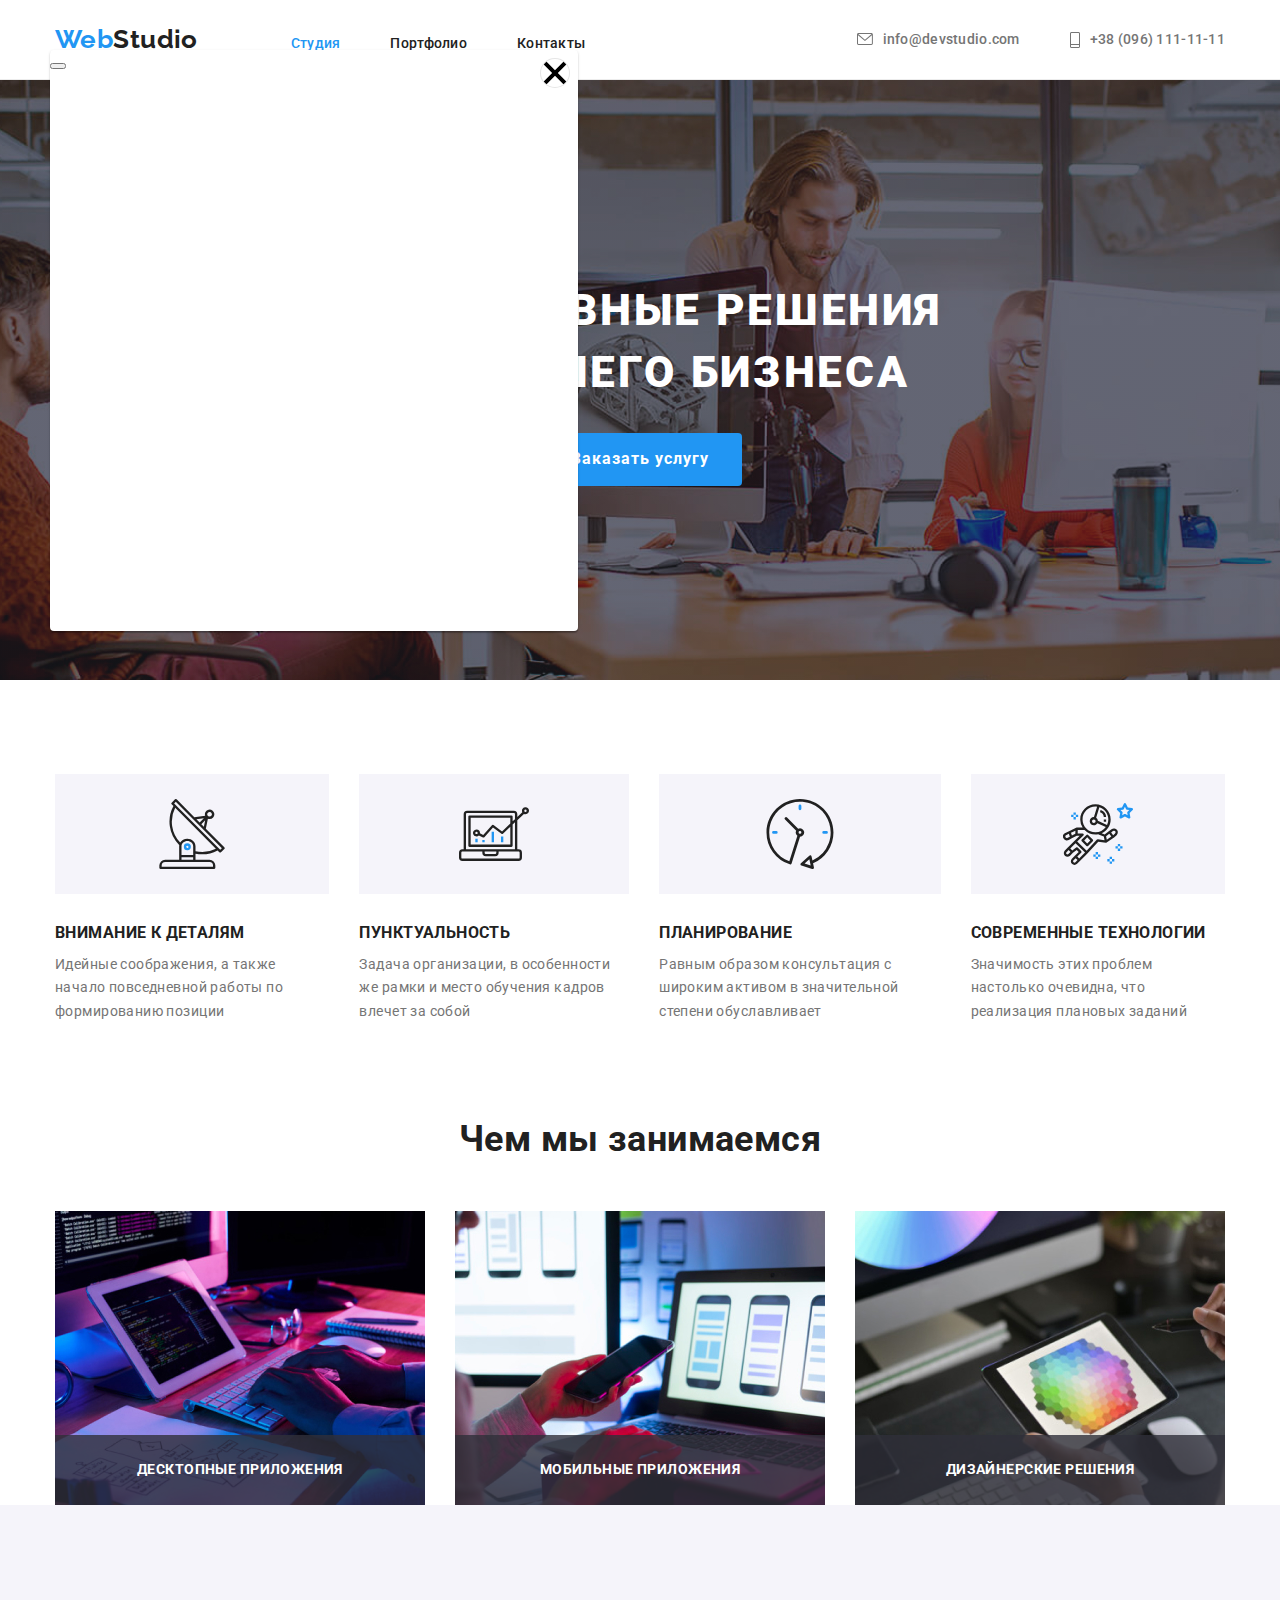
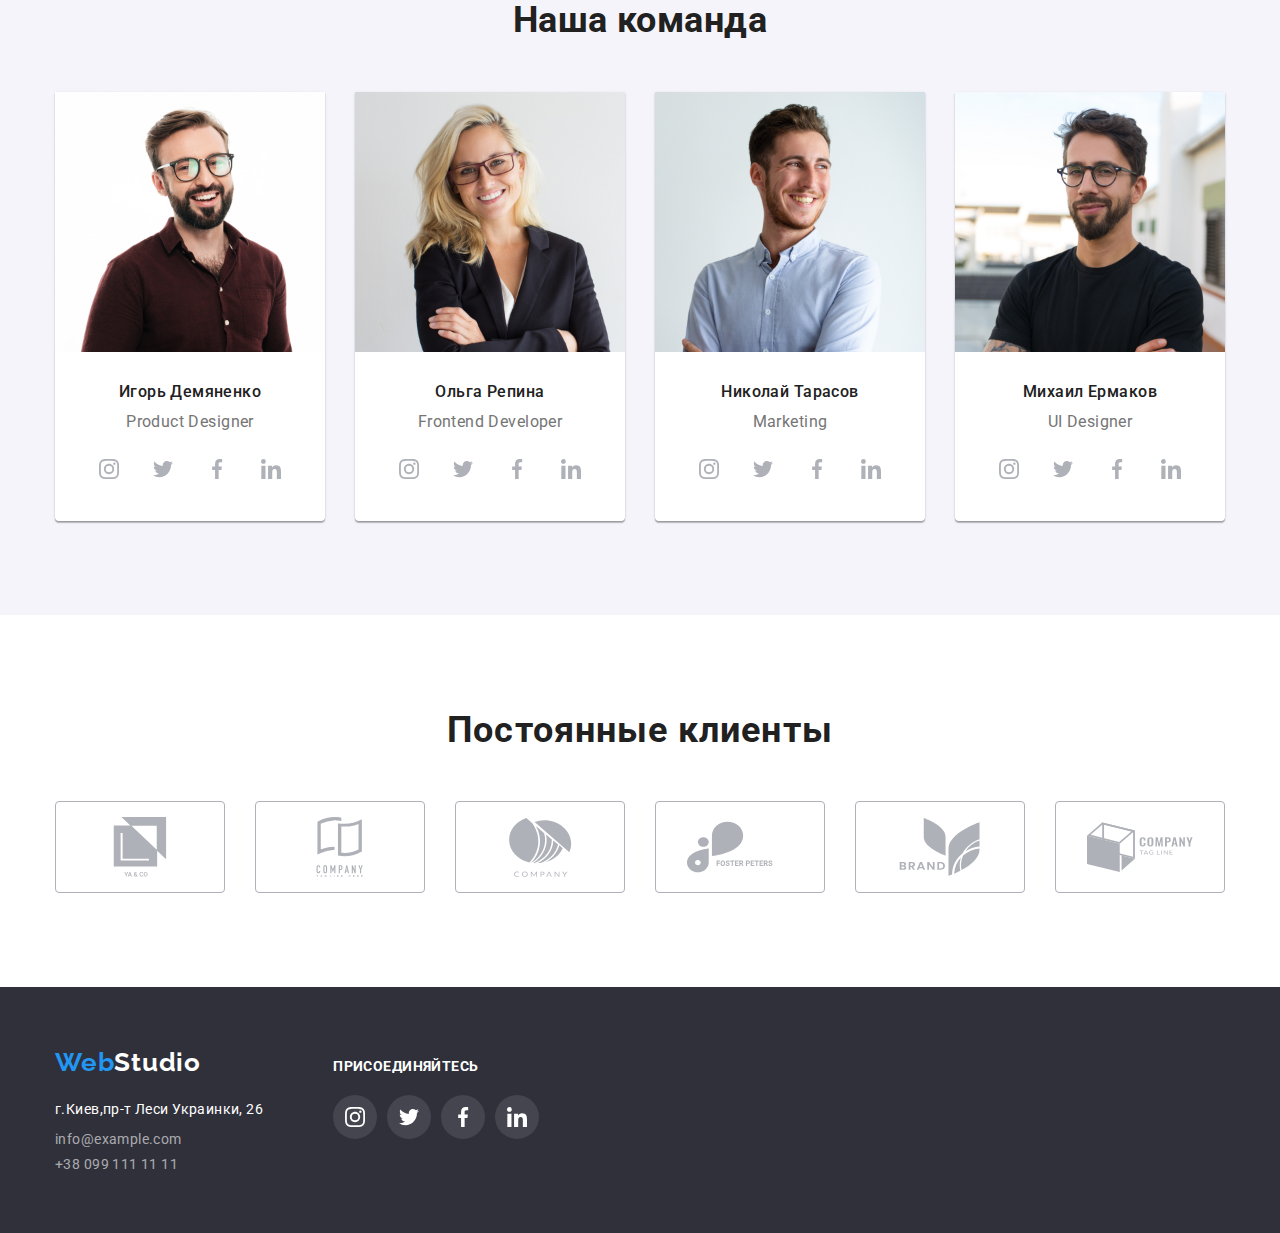
==== index.html @ 9e02f587 "сделала подчеркивание" ====
<!DOCTYPE html>
<html lang="ru">
<head>
    <meta charset="UTF-8">
    <meta http-equiv="X-UA-Compatible" content="IE=edge">
    <meta name="viewport" content="width=device-width, initial-scale=1.0">
    <title>Document</title>

<link href="https://fonts.googleapis.com/css2?family=Raleway:wght@700&family=Roboto:wght@400;500;700;900&display=swap"
rel="stylesheet"
/>
<link rel="stylesheet" href="https://cdnjs.cloudflare.com/ajax/libs/modern-normalize/1.1.0/modern-normalize.min.css"/>
<link rel="stylesheet" href="./css/style.css" />

</head>
<body>
    <header class="page-header">
      <div class="container-main container">
        <nav class="container-main-nav">
            <a class="logo" href="./index.html"><span class="logo-accent">Web</span>Studio</a>
            <ul class="site-nav">
                <li class="site-nav-item"> <a href=""class="site-nav-link current">Студия</a></li>
                <li class="site-nav-item"><a href="./portfolio.html"class="site-nav-link ">Портфолио</a></li>
                <li class="site-nav-item"><a href=""class="site-nav-link">Контакты</a></li>
            </ul>
        </nav>
        
            <ul class="contact-nav">
                 <li class="contact-nav-item">
                     <a class="contact-nav-title" href ="mailto:info@devstudio.com" >
                        <svg class="icon-envelope" width="16" height="12">
                            <use href="./img/svg/sprite.svg#icon-envelope"></use>>
                        </svg>
                        info@devstudio.com</a></li>
       
                 <li class="contact-nav-item">
                     <a class="contact-nav-title"href="tel:+380961111111" >
                    <svg class="icon-vector" width="10" height="16">
                        <use href="./img/svg/sprite.svg#icon-Vector"></use>>
                    </svg>
                        +38 (096) 111-11-11</a></li>
             </ul>
        </div>
    </header>
    <main>
        <!--Уникальное предложение-->
        <section class="hero">
            
        <div class="container"> 
            <h1 class="hero-title">ЭФФЕКТИВНЫЕ РЕШЕНИЯ <br> ДЛЯ ВАШЕГО БИЗНЕСА</h1>
         
      <button type="button" class="hero-button-main" data-modal-open>Заказать услугу</button> 
    </div> 
      <div class="backdrop is-hidden" data-modal>
          <div class="modal">
            <button data-modal-close><svg class="icon-close" width="18" height="18">
                <use href="./img/svg/sprite.svg#icon-Vector-icon"></use>
                </svg></button>
            </div>

      </div>
   
    </section>
        <!--Уникальные услуги-->
       
        <section class="section">
         <div class="container">
        <h2 class="visually-hidden">Особенности</h2>
      
        
            <ul class="features">
                <li  class="features-item">
                    <div class="icon-box">
                        <svg class="icon-antenna" width="70" height="70">
                        <use href="./img/svg/sprite.svg#icon-antenna-1"></use>
                        </svg>
                    </div>
                    <h3 class="features-title" >ВНИМАНИЕ К ДЕТАЛЯМ</h3>
                    <p class="features-description">Идейные соображения, а также начало повседневной работы по формированию позиции</p>
                </li >
                <li class="features-item">
                    <div class="icon-box">
                        <svg class="icon-diagram-1" width="70" height="70">
                        <use href="./img/svg/sprite.svg#icon-diagram-1"></use>
                        </svg>
                    </div>
                    <h3 class="features-title">ПУНКТУАЛЬНОСТЬ</h3>
                    <p class="features-description">Задача организации, в особенности же рамки и место обучения кадров влечет за собой</p>
                </li>
                <li  class="features-item">
                    <div class="icon-box">
                        <svg class="icon-clock" width="70" height="70">
                        <use href="./img/svg/sprite.svg#icon-clock-1"></use>
                        </svg>
                    </div>
                    <h3 class="features-title">ПЛАНИРОВАНИЕ</h3>
                    <p class="features-description">Равным образом консультация с широким активом в значительной степени обуславливает</p>
                </li>
                <li  class="features-item">
                    <div class="icon-box">
                        <svg class="icon-astronaut" width="70" height="70">
                        <use href="./img/svg/sprite.svg#icon-astronaut-1"></use>
                        </svg>
                    </div>
                    <h3 class="features-title">СОВРЕМЕННЫЕ ТЕХНОЛОГИИ</h3>
                    <p class="features-description">Значимость этих проблем настолько очевидна, что реализация плановых заданий</p>
                </li>
            </ul> 
        </div>  
        </section>
        
         <!--Чем мы занимаемся-->
        <section class="work-section">
            <div class="container" >
             <h2 class="section-title">Чем мы занимаемся</h2>
                 <ul class="pictures">  
                 <li class="pictures-item">
                    <div class="thumb">
                    <img src="img/box1.jpg" alt="набирает текс"width="370">
                    <p>Десктопные приложения</p>
                </div>
                </li>
                 <li class="pictures-item">
                    <div class="thumb">
                        <img src="img/box2.jpg" alt="мобильное приложение"width="370">
                    <p>Мобильные приложения</p>
                </div>
                    </li>
                 <li class="pictures-item">
                    <div class="thumb">
                        <img src="img/box3.jpg" alt="планшет"width="370">
                    <p>Дизайнерские решения</p>
                    </div>
                    </li>
                
                </ul>
            </div>
        </section>
        <!--Команда-->
        <section class="section comands">
            <div class="container" >
            <h2 class="comands-title">Наша команда</h2>
          
            <ul class="comands-item">
                <li class="comands-title-top"><img src="img/img (1).jpg" alt="дизайнер продукта"width="270">
                    <div class="comands-info"> 
                    <h3 class="comands-title-workers"> Игорь Демяненко</h3> 
                     <p class="comands-title-proffesion">Product Designer</p>
                     <ul class="network">
                        <li class="network-item">
                            <a class="network-link" href="" >
                                <svg class="network-icon" width="20" height="20">
                                    <use href="./img/svg/sprite.svg#icon-instagram-2"></use>
                                </svg>
                            </a>
                        </li>
                        <li class="network-item">
                            <a class="network-link" href="">
                                <svg class="network-icon" width="20" height="20">
                                    <use href="./img/svg/sprite.svg#icon-twitter-1 "></use>
                                </svg>
                            </a>
                        </li>
                        <li class="network-item">
                            <a class="network-link"href="">
                                <svg class="network-icon" width="20" height="20">
                                    <use href="./img/svg/sprite.svg#icon-facebook-1 "></use>
                                </svg>
                            </a>
                        </li>
                        <li class="network-item">
                            <a class="network-link" href="">
                                <svg class="network-icon" width="20" height="20">
                                    <use href="./img/svg/sprite.svg#icon-linkedin-1 "></use>
                                </svg>
                            </a>
                        </li>
                    </div>
                    </li>  
                    <li class="comands-title-top"><img src="img/img (2).jpg" alt="дизайнер продукта"width="270">
                        <div class="comands-info"> 
                        <h3 class="comands-title-workers"> Ольга Репина</h3> 
                         <p class="comands-title-proffesion">Frontend Developer</p>
                         <ul class="network">
                        <li class="network-item">
                            <a class="network-link" href="" >
                                <svg class="network-icon" width="20" height="20">
                                    <use href="./img/svg/sprite.svg#icon-instagram-2"></use>
                                </svg>
                            </a>
                        </li>
                        <li class="network-item">
                            <a class="network-link" href="">
                                <svg class="network-icon" width="20" height="20">
                                    <use href="./img/svg/sprite.svg#icon-twitter-1 "></use>
                                </svg>
                            </a>
                        </li>
                        <li class="network-item">
                            <a class="network-link"href="">
                                <svg class="network-icon" width="20" height="20">
                                    <use href="./img/svg/sprite.svg#icon-facebook-1 "></use>
                                </svg>
                            </a>
                        </li>
                        <li class="network-item">
                            <a class="network-link" href="">
                                <svg class="network-icon" width="20" height="20">
                                    <use href="./img/svg/sprite.svg#icon-linkedin-1 "></use>
                                </svg>
                            </a>
                        </li> 
                </ul>
                </div>
                 </li> 
                 <li class="comands-title-top"><img src="img/img (3).jpg" alt="дизайнер продукта"width="270">
                    <div class="comands-info"> 
                    <h3 class="comands-title-workers"> Николай Тарасов</h3> 
                     <p class="comands-title-proffesion">Marketing</p>
                     <ul class="network">
                        <li class="network-item">
                            <a href="" class="network-link">
                                <svg class="network-icon" width="20" height="20">
                                    <use href="./img/svg/sprite.svg#icon-instagram-2"></use>
                                </svg>
                            </a>
                        </li>
                        <li class="network-item">
                            <a href="" class="network-link">
                                <svg class="network-icon" width="20" height="20">
                                    <use href="./img/svg/sprite.svg#icon-twitter-1 "></use>
                                </svg>
                            </a>
                        </li>
                        <li class="network-item">
                            <a href="" class="network-link">
                                <svg class="network-icon" width="20" height="20">
                                    <use href="./img/svg/sprite.svg#icon-facebook-1 "></use>
                                </svg>
                            </a>
                        </li>
                        <li class="network-item">
                            <a href="" class="network-link">
                                <svg class="network-icon" width="20" height="20">
                                    <use href="./img/svg/sprite.svg#icon-linkedin-1 "></use>
                                </svg>
                            </a>
                        </li>
                    </ul>
                 </div>
                 </li>  
                <li class="comands-title-top"><img src="img/img (4).jpg" alt="дизайнер"width="270">
                <div class="comands-info"><h3 class="comands-title-workers">Михаил Ермаков</h3>
                <p class="comands-title-proffesion">UI Designer</p>
                <ul class="network">
                    <li class="network-item">
                        <a class="network-link" href="" >
                            <svg class="network-icon" width="20" height="20">
                                <use href="./img/svg/sprite.svg#icon-instagram-2"></use>
                            </svg>
                        </a>
                    </li>
                    <li class="network-item">
                        <a class="network-link" href="">
                            <svg class="network-icon" width="20" height="20">
                                <use href="./img/svg/sprite.svg#icon-twitter-1 "></use>
                            </svg>
                        </a>
                    </li>
                    <li class="network-item">
                        <a class="network-link"href="">
                            <svg class="network-icon" width="20" height="20">
                                <use href="./img/svg/sprite.svg#icon-facebook-1 "></use>
                            </svg>
                        </a>
                    </li>
                    <li class="network-item">
                        <a class="network-link" href="">
                            <svg class="network-icon" width="20" height="20">
                                <use href="./img/svg/sprite.svg#icon-linkedin-1 "></use>
                            </svg>
                        </a>
                    </li>
                </ul> 
            </div>
         </li>
        </ul>
        </div>
        </section>
        <section class="section">
            <div class="container">
                <h2 class="clients-title"> Постоянные клиенты</h2>
                <ul class="clients">
                    <li class="clients-item">
                        <a class="clients-link" href=""><svg class="clients-icon" width=106px height=60px> 
                            <use href="./img/svg/sprite.svg#icon-group"></use>
                        </svg></a>
                    </li>
                    <li class="clients-item">
                        <a class="clients-link"href=""><svg class="clients-icon" width=106px height=60px> 
                            <use href="./img/svg/sprite.svg#icon-group-1"></use>
                        </svg></a>
                    </li>
                    <li class="clients-item">
                        <a class="clients-link"href=""><svg class="clients-icon" width=106px height=60px> 
                            <use href="./img/svg/sprite.svg#icon-Object"></use>
                        </svg></a>
                    </li>
                    <li class="clients-item">
                        <a class="clients-link"href=""><svg class="clients-icon" width=106px height=60px> 
                            <use href="./img/svg/sprite.svg#icon-group1"></use>
                        </svg></a>
                    </li>
                    <li class="clients-item">
                        <a class="clients-link"href=""><svg class="clients-icon" width=106px height=60px> 
                            <use href="./img/svg/sprite.svg#icon-group-3"></use>
                        </svg></a>
                    </li>
                    <li class="clients-item">
                        <a class="clients-link"href=""><svg class="clients-icon" width=106px height=60px> 
                            <use href="./img/svg/sprite.svg#icon-group-4"></use>
                        </svg></a>
                    </li>
                </ul>
            </div>
        </section>
        </main>
        <footer class="information">
            <div class="container container-main-nav" >
            <div class="information-list">
                <a class="information-logo" href="./index.html"> <span class="logo-accent">Web</span>Studio</a>
                <address>
                
                 <ul class="information-addres">
                    <li class="information-addres-street"> г.Киев,пр-т Леси Украинки, 26</li>
                  <li class="information-addres-title" ><a href="mailto:info@example.com" class="information-addres-list">info@example.com</a> </li>
                   <li class="information-addres-title"> <a href="tel:+380991111111" class="information-addres-list">+38 099 111 11 11</a> </li>
                     </ul>
                </address>
            </div>
                <div class="information-connect">
                    <h2 class="information-connect-title">ПРИСОЕДИНЯЙТЕСЬ</h2>
                    <ul class="information-connect-network">
                        <li class="connect-network">
                            <a class="connect-network-link" href="" >
                                <svg class="network-icon-foot" width="20" height="20">
                                    <use href="./img/svg/sprite.svg#icon-instagram-2"></use>
                                </svg>
                            </a>
                        </li>
                        <li class="connect-network">
                            <a class="connect-network-link" href="">
                                <svg class="network-icon-foot" width="20" height="20">
                                    <use href="./img/svg/sprite.svg#icon-twitter-1 "></use>
                                </svg>
                            </a>
                        </li>
                        <li class="connect-network">
            
                                <a class="connect-network-link"href="">
                                    <svg class="network-icon-foot" width="20" height="20">
                                        <use href="./img/svg/sprite.svg#icon-facebook-1 "></use>
                                    </svg>
                                </a>
                            </li>
                            <li class="connect-network">
                                <a class="connect-network-link" href="">
                                    <svg class="network-icon-foot" width="20" height="20">
                                        <use href="./img/svg/sprite.svg#icon-linkedin-1 "></use>
                                    </svg>
                                </a>
                            </li>
                            
                        </ul>
                </div>
         </div>     
                
            
        </footer>
        <script src="./js/modal.js"></script>
</body>
</html>
---- css/style.css ----
html{
    box-sizing: border-box;
}

:root{
    --primary-text-color:  #757575;
    --title-text-color:#212121;
    --accent-color:#2196f3;
    --primary-bg-color:#ffffff;
    --secondary-bg-color:#2F303A;
}
.page-header {
    border-bottom: 1px solid rgba(236, 236, 236, 1);
    height: 80px;
    display: flex;
}

body {
    color:var(--title-text-color);
    background: var(--primary-bg-color);
    font-family: Roboto, sans-serif;
    letter-spacing: 0.03em;
    font-size: 14px;
    line-height: 1.7;  
}  

.container {
    margin-left:auto;
    margin-right: auto;
    width: 1200px;
    padding-left: 15px;
    padding-right: 15px;
}
.container-main{
    display: flex;
    align-items: center; 
}
ul{
    padding: 0;
    margin: 0;
    list-style: none;
} 
h1,h2,h3,p{
    padding: 0;
    margin: 0;
    list-style: none;
}
img{
    display: block;
    width: 100%;
    height: auto;
}
a{
    text-decoration: none;
    color: #AFB1B8;
}
.logo {
   color: var(--title-text-color);
   font-family: raleway, sans-serif;
   font-weight: 700;
    font-size: 26px;
    line-height: 1.2; 
}
.logo-accent {
    color: var(--accent-color);
    font-family: raleway, sans-serif;
}
/*Page Header*/

.container-main-nav{
    display: flex;
    align-items: baseline;
}


/* цвет основного текста #212121 */

/* вторичный цвет текста #757575 */

/* белый цвет  #ffffff */

/* акцент #2196F3 */


/* Site-nav*/
.site-nav {
    display: flex;
    margin-left: 93px ;
}

.site-nav-item:not(:first-child){
    margin-left: 50px;
}

.site-nav-link{
color: var(--title-text-color);
letter-spacing: 0.02em;
font-weight: 500;
line-height: 1.14;
}
.site-nav-link:hover,
.site-nav-link:focus {
    color: var(--accent-color);
}
.current{
    color: var(--accent-color);
    position: relative;
    padding-top: 28px;
    padding-bottom: 28px;
}
 .current::after{
    content: '';
    display: block;
    width: 100%;
    height: 4px;
    background-color: var(--accent-color);
    border-radius: 2px;
    left: 0;
    bottom: 0;
    position: absolute;
    
    
}



/* Contact-nav*/
    .contact-nav{
    display: flex;
    margin-left: auto;
}
.contact-nav-item{
    display: inline-block;
    font-weight: 500;
    line-height: 1.14;
    letter-spacing: 0.02em;
}
.contact-nav-title{
    display: flex;
    align-items: center;
}
.icon-envelope, .icon-vector{
    margin-right: 10px;
    fill: currentColor;

}
 .icon-envelope:hover,
.icon-envelope:focus {
    fill: var(--accent-color);
}
.contact-nav-title:hover .icon-vector,
.contact-nav-title:focus .icon-vector{
    fill: var(--accent-color);
}

.contact-nav-item:not(:last-child){
    margin-right: 50px;
}
.contact-nav-title {
    
    color: var(--primary-text-color);
    font-weight: 500;
    line-height: 1.14;
    letter-spacing: 0.02em;
  
}

.contact-nav-title:hover,
.contact-nav-title:focus{
    color: var(--accent-color);
}

/*Hero*/
.hero{
    display: flex;
    padding-top: 200px;
    padding-bottom: 200px;
    margin-left: auto;
    margin-right: auto;
    max-width: 1600px;
    height: 600px;
    background-image: linear-gradient(to right, 
    rgba(47, 48, 58, 0.4), rgba(47, 48, 58, 0.4)),
     url(../img/Img-bg.jpg);
    background-repeat: no-repeat;
    background-position: center;
    background-size: cover;
    content: "";
   
}
.hero-title{
    color: var(--primary-bg-color);
    letter-spacing: 0.06em;
    font-weight: 900;
    font-size: 44px;
    line-height: 1.4;
    text-align: center;
    margin-bottom: 30px;
}
    .hero-button-main {
     color: var(--primary-bg-color);
        background-color: var(--accent-color);
        border: 1px solid transparent;
        align-items: center;
        cursor: pointer;
        text-indent: inherit;
        letter-spacing: 0.06em;
         font-weight: 700;
        font-size: 16px;
        line-height:  1.9;
        display: flex;
        text-align: center;
        margin-left: auto;
        margin-right: auto;
        padding-top: 10px;
        padding-left: 32px;
        padding-right: 32px;
        padding-bottom: 10px;
        border-radius: 4px;
    }
    .hero-button-main:hover,
    .hero-button-main:focus{
    color:var(--primary-bg-color) ;
    background-color: #188ce8; 
    } 
    .backdrop .is-hidden{
        position: fixed;
        top: 0;
        left: 0;
        width: 100%;
        height: 100%;
        pointer-events: none;
        
    }
    .modal{
        height: 581px;
        width: 528px;
        opacity: 1;
        position: absolute;
        transform: translate(-50%, -50%), scale(1);
        background-color: var(--primary-bg-color);
        transition: transform 250ms cubic-bezier(0.4 0, 0.2 1);
        border-radius: 4px;
        top: 50px;
        left: 50px;
        box-shadow: 0px 1px 3px rgba(0, 0, 0, 0.12), 0px 1px 1px rgba(0, 0, 0, 0.14), 0px 2px 1px rgba(0, 0, 0, 0.2);
    }
    .icon-close{
        position: absolute;
        
        width: 30px;
        height: 30px;
        top: 8px;
        right: 8px;
        border-radius: 50%;
        background-color: var(--primary-bg-color);
        border: 1px solid rgba(0, 0, 0, 0.1);
        cursor: pointer;
        transition: fill 250ms cubic-bezier(0.4, 0, 0.2, 1);
    }
    
/* Section*/
 
    .work-section{
        padding-top: 0;
    }
    .section-title{
    margin-bottom: 50px;
    color: var(--title-text-color) ;
    font-weight: 700;
    font-size: 36px;
    line-height: 1.2;
    text-align: center;
 }
    .pictures{
    display: flex;
    justify-content: center; 
    }
    .pictures-item:not(:first-child){
     margin-left: 30px;
}
    .thumb{
        position: relative;
        display: block;
    }
    .thumb p{
        position: absolute;
        bottom: 0;
        height: 70px;
        width: 370px;
        font-family: Roboto;
        font-weight: 700;
        line-height: 1.14;
        text-align: center;
        padding-top: 27px;
        text-transform: uppercase;
        color: var(--primary-bg-color);
        background:  rgba(47, 48, 58, 0.8);
    }
   
 /*Features */
 .section{
     padding-top: 94px;
     padding-bottom: 94px;
 }
 .visually-hidden{
     position: absolute;
     clip: rect(0 0 0 0);
     width: 1px;
     height: 1px;
     margin: -1px;
     
 }
 .features{
    display: flex; 
 }
 .features-item:not(:first-child){
     margin-left: 30px;
 } 
 .icon-box{
     display: flex;
     height: 120px;
     background-size:contain;
     background-color:#F5F4FA;
     margin-bottom: 30px; 
     justify-content: center;
     align-content: center;
     padding-top: 25px;
     padding-bottom: 25px;
 }
 
 .features-title{
     
     margin-bottom: 10px;
     color: var(--title-text-color);
     font-weight: 700;
     line-height: 1.14;
 }
 
.features-description {
    
    color: var(--primary-text-color);
    line-height: 1.7;
}
/* Comands*/
.comands{
    background-color: #F5F4FA;
}
.comands-title{
    color: var(--title-text-color) ; 
    font-weight: 700;
    font-size: 36px;
    line-height: 1.2;
    text-align: center;
    margin-bottom: 50px ;
}
.comands-info{
    text-align: center;
    padding-top: 30px;
    padding-bottom: 30px;
}
.comands-item{
    display: flex;
   
}
.comands-title-top{
    background-color: var(--primary-bg-color);
    box-shadow: 0px 1px 3px rgba(0, 0, 0, 0.12), 0px 1px 1px rgba(0, 0, 0, 0.14), 0px 2px 1px rgba(0, 0, 0, 0.2);
    border-radius: 0px 0px 4px 4px;
}
.comands-title-top:not(:first-child){
    margin-left: 30px;
}
.comands-title-workers{
    color: var(--title-text-color);
    font-weight: 500;
    font-size: 16px;
    line-height: 1.2;
    text-align: center;
  
}
.comands-title-proffesion{
    color: var(--primary-text-color );
    font-size: 16px;
    line-height: 1.2;
    text-align: center;
    margin-top: 10px; 
}
.network{
  display: flex;
  justify-content: center;
  margin-top: 16px;
}
.network-item:not(:last-child){
    margin-right: 10px;
}
.network-link{
    display: inline-flex;
    align-items: center;
    justify-content: center;
    width: 44px;
    height: 44px;
   border-radius: 50%;
   text-align: center; 
} 

.connect-network-link{
    display:inline-flex;
    align-items: center;
    justify-content: center;
    width: 44px;
    height: 44px;
   border-radius: 50%;
   padding: 10px;
   background-color: var(--primary-bg-color);
   
}
.network-icon{
    fill:#AFB1B8;
}
.network-link:hover,
.network-link:focus{
    background-color: var(--accent-color);
}
.network-link:hover .network-icon,
.network-link:focus .network-icon{
    fill: var(--primary-bg-color);
}
.clients{
    display: flex;
}
.clients-title{
    font-weight: 700;
    font-size: 36px;
    line-height: 1.17;
    text-align: center;
    letter-spacing: 0.03em;
    color: var(--title-text-color);
    margin-bottom: 50px;
}

.clients-link{
    display: flex;
    align-items: center;
    justify-content: center;
    border:1px solid  #AFB1B8;
    border-radius: 4px;
    width: 170px;
    height: 92px;
   
}
.clients-icon{
    fill: #AFB1B8;
    justify-content: center;
    align-content: center;
}
.clients-icon:hover{
    fill: var(--accent-color);
}

.clients-link:hover .clients-icon,
.clients-link:focus .clients-icon{
    fill: var(--accent-color);
}
.clients-link:hover,
.clients-link:focus{
border-color: var(--accent-color);
}
.clients-item:not(:last-child){
    margin-right: 30px;
}

/* Footer*/
.information{
  
    background-color: var(--secondary-bg-color);
    padding-top: 60px;
    padding-bottom: 60px;
    
}
.information-logo{
    color: var(--primary-bg-color);
    font-family: raleway, sans-serif;
    line-height: 1.19;
    font-weight: 700;
    font-size: 26px;
    letter-spacing: 0.03em;
    margin-bottom: 20px;
    display: block;
}
.information-addres{
    font-style: normal;
    color: var(--primary-bg-color);
    line-height: 1.7; 
}

 .information-addres-street{
     color: var(--primary-bg-color);
     margin-bottom: 9px;
     
 }
 
.information-addres-list{
    color: rgba(255, 255, 255, 0.6);
    line-height: 1.2;
    display: block;
}
.information-addres-list:hover,
.information-addres-list:focus{
    color: var(--accent-color);
}
.information-addres-title:not(:last-child){
margin-bottom: 9px;
}
.information-connect{
    display: block;
    margin-left: 70px;
    
}

.information-connect-network{
    display: inline-flex;
    
}
.information-connect-title{
    font-weight: bold;
    font-size: 14px;
    line-height: 1.14;
    text-transform: uppercase;
    color: var(--primary-bg-color);
    margin-bottom: 20px;
    
   
}
.network-icon-foot{

    fill:var(--primary-bg-color); 
}
.network-icon-foot:hover,
.network-icon-foot:focus{
    fill: var(--primary-bg-color);
}
.connect-network-link{
    display:flex;
    justify-content: center;
    align-items: center;
    border-radius: 50%;
    background-color: rgba(255, 255, 255, 0.1);
    fill: var(--primary-bg-color)
}
.connect-network:not(:last-child){
    margin-right: 10px;
}

.connect-network-link:hover,
.connect-network-link:focus{
    background-color: var(--accent-color);
    fill: var(--primary-bg-color);
}
/* Portfolio*/

.filter{
    margin-top: 0;
    margin-bottom: 50px;
    font-family: inherit;
    list-style: none;
    display: flex;
    justify-content: center;
     
}
.filter-item{
color: var(--title-text-color);
font-style: normal;
font-weight: 500;
font-size: 16px;
line-height: 1.6;
text-align: center;
cursor: pointer;
}
.filter-item:not(:last-child){
margin-right: 8px;
}

.filter-button{
    color: var(--title-text-color);
    text-align: center;
    border: transparent;
    cursor: pointer;  
    padding-left: 22px;
    padding-right: 22px;
    padding-top: 6px;
    padding-bottom: 6px;
    border-radius: 4px;
}

.filter-button:hover,
.filter-button:focus{
    color: var(--primary-bg-color);
    background-color: var(--accent-color);
    box-shadow: 0px 3px 1px rgba(0, 0, 0, 0.1), 0px 1px 2px rgba(0, 0, 0, 0.08), 0px 2px 2px rgba(0, 0, 0, 0.12);
}

.filter-button-main{
    color: var(--title-text-color);
    text-align: center;
    border:  transparent;
    padding-left: 22px;
    padding-right: 22px;
    padding-top: 6px;
    padding-bottom: 6px; 
    border-radius: 4px;
    cursor: pointer;
}
.filter-button-main:hover,
.filter-button-main:focus{
    color: var(--primary-bg-color);
    background-color: var(--accent-color);
    box-shadow: 0px 3px 1px rgba(0, 0, 0, 0.1), 0px 1px 2px rgba(0, 0, 0, 0.08), 0px 2px 2px rgba(0, 0, 0, 0.12);
}

.gallery{
    display: flex;
    flex-wrap: wrap;
     margin-top: -30px;
     margin-right: -30px; 
    
}
.gallery-item{
    margin-right: 30px;
    margin-top: 30px;
    
}
.gallery-item:nth-child(3n){
margin-right: 0;
}
.gallery-link{
   display: block;
   position: relative;
   overflow: hidden;
}
.gallery-link:hover,
.gallery-link:focus{
    box-shadow: 0px 4px 4px rgba(0, 0, 0, 0.25);
}
.gallery-link:hover .overlay,
.gallery-link:focus .overlay{
    opacity: 1;
    transform: translateX(0);
}
.overlay{
    position: absolute;
    width: 370px;
    height: 294px;
    top: 0;
    left: 0;
    padding: 63px 24px;
    letter-spacing: 0.03em;
    display: flex;
    align-items: center;
    justify-content: center;
    font-size: 18px;
    line-height: 1.56;
    opacity: 0;
    transform: translateX(100%);
    transition: transform 250ms cubic-bezier(0.4 0, 0.2 1);
    color: var(--primary-bg-color);
    background: rgba(33, 150, 243, 0.9);
}
.gallery-title{
    color: var(--title-text-color);
    font-weight: 700;
    font-size: 18px;
    line-height: 2;
    letter-spacing: 0.06em;
    margin-bottom: 4px;
}
.card{
    border-top-left-radius: 5px;
    border-top-right-radius: 5px;
    overflow: hidden;
}
.gallery-text{
    color: var(--primary-text-color);
    font-size: 16px;
    line-height: 1.9;
    text-decoration: none;

}
.gallery-part{   
 padding:24px;
 border-right: 1px solid #EEEEEE;
 border-left: 1px solid #EEEEEE;
 border-bottom:  1px solid #EEEEEE;
 }
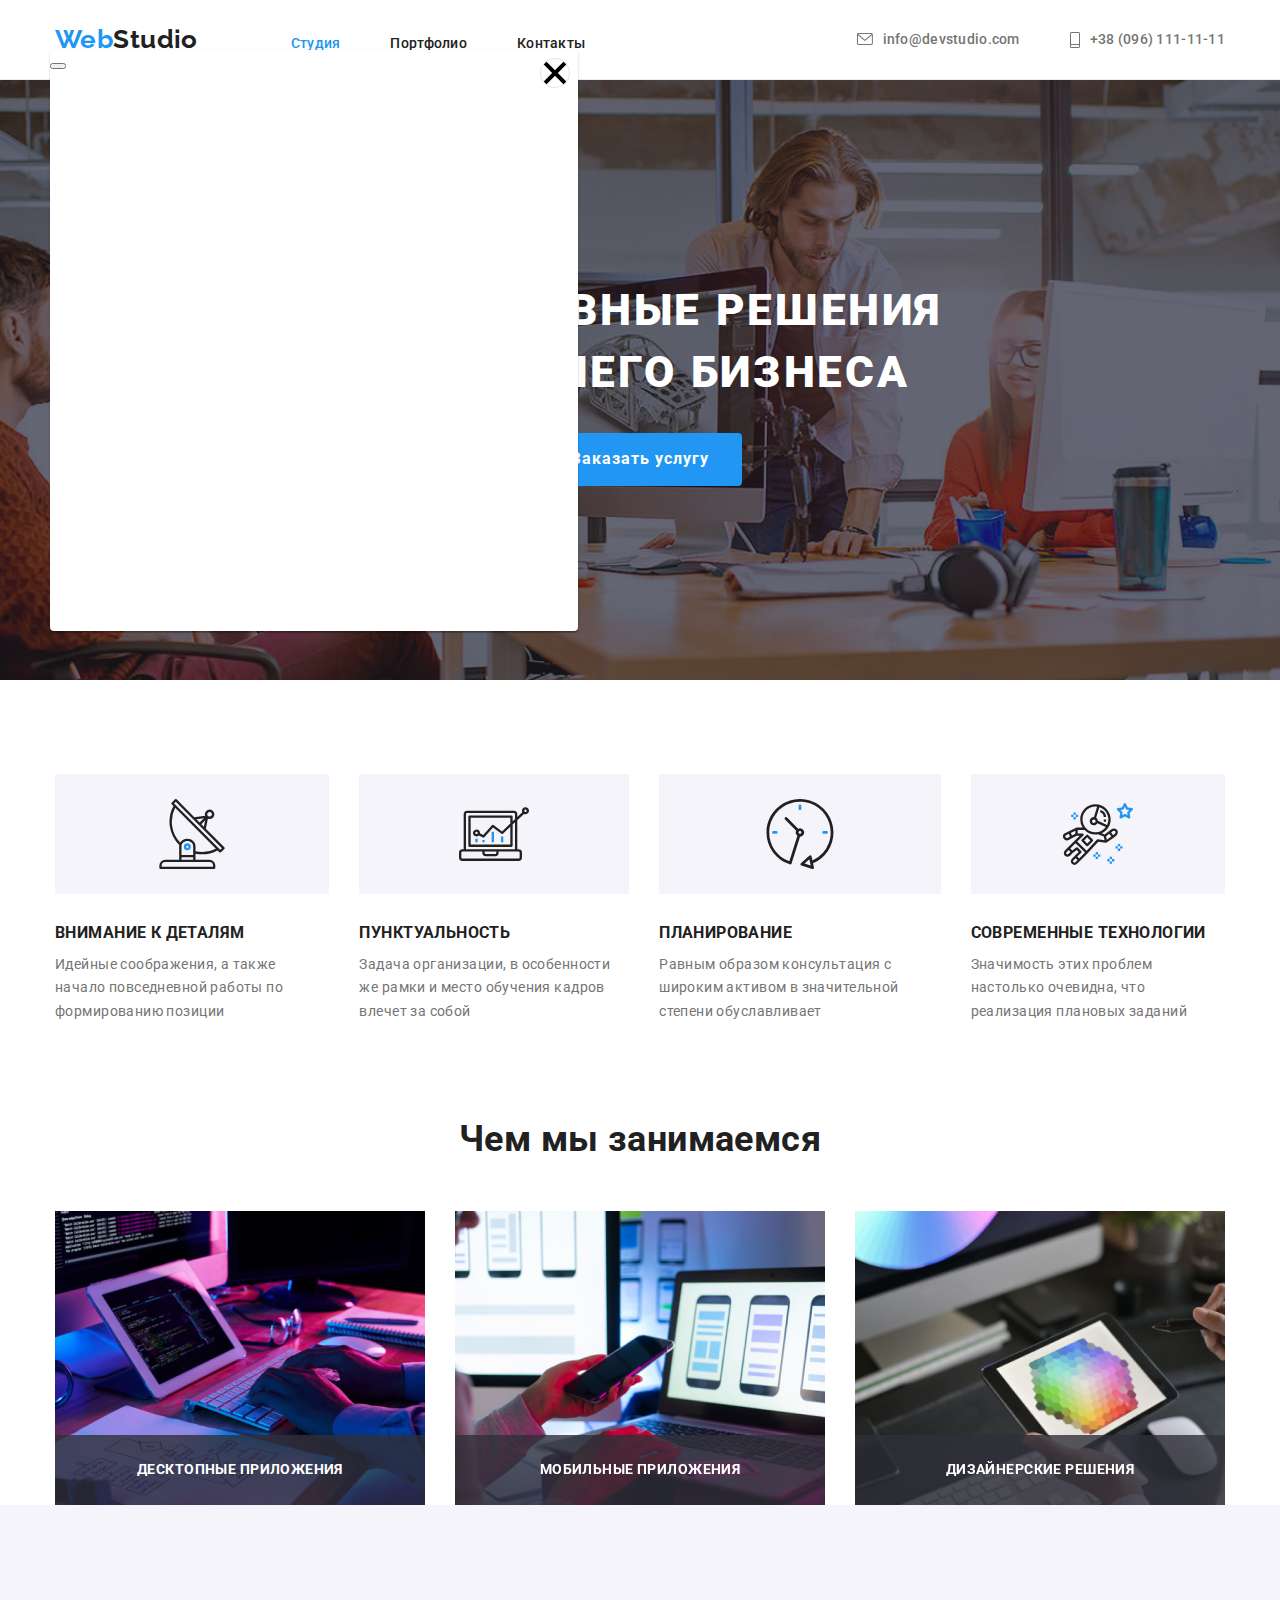
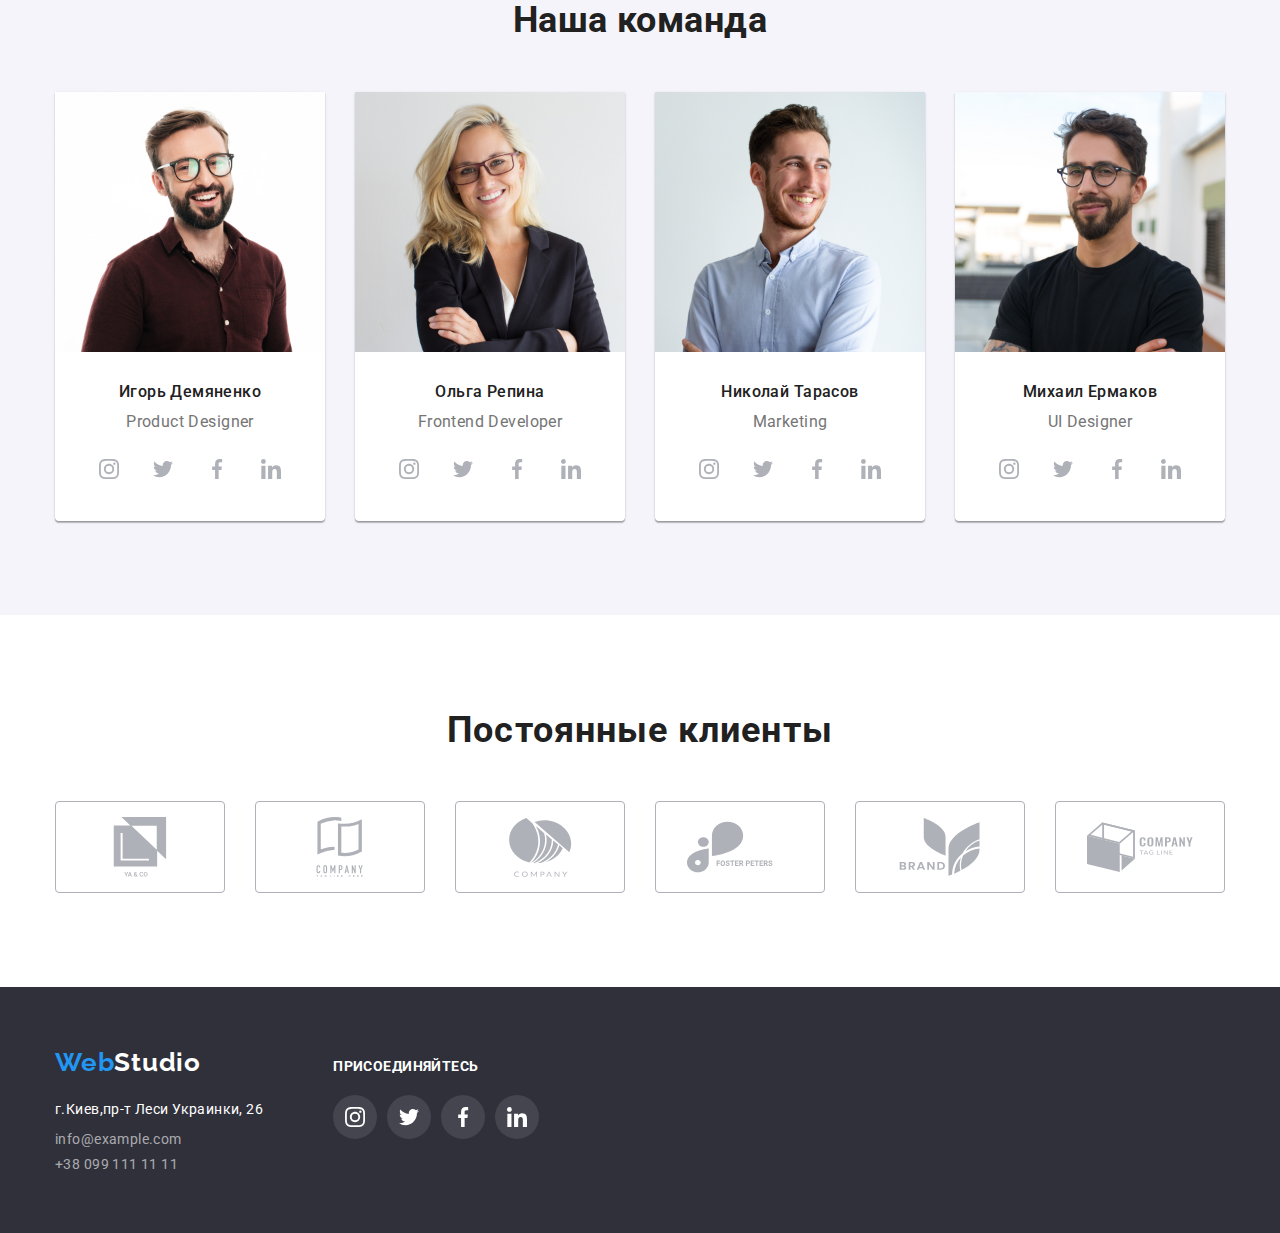
==== commit 8f9915e4: "внесла изменения в модальное окно" ====
--- a/index.html
+++ b/index.html
@@ -53,7 +53,8 @@
     </div> 
       <div class="backdrop is-hidden" data-modal>
           <div class="modal">
-            <button data-modal-close><svg class="icon-close" width="18" height="18">
+            <button data-modal-close>
+                <svg class="icon-close" width="18" height="18">
                 <use href="./img/svg/sprite.svg#icon-Vector-icon"></use>
                 </svg></button>
             </div>
@@ -377,6 +378,7 @@
                 
             
         </footer>
+        
         <script src="./js/modal.js"></script>
 </body>
 </html>--- a/css/style.css
+++ b/css/style.css
@@ -223,7 +223,7 @@
     color:var(--primary-bg-color) ;
     background-color: #188ce8; 
     } 
-    .backdrop .is-hidden{
+    .backdrop.is-hidden{
         position: fixed;
         top: 0;
         left: 0;
@@ -233,6 +233,7 @@
         
     }
     .modal{
+        position: absolute;
         height: 581px;
         width: 528px;
         opacity: 1;
@@ -246,8 +247,7 @@
         box-shadow: 0px 1px 3px rgba(0, 0, 0, 0.12), 0px 1px 1px rgba(0, 0, 0, 0.14), 0px 2px 1px rgba(0, 0, 0, 0.2);
     }
     .icon-close{
-        position: absolute;
-        
+       position: absolute;
         width: 30px;
         height: 30px;
         top: 8px;
@@ -258,6 +258,9 @@
         cursor: pointer;
         transition: fill 250ms cubic-bezier(0.4, 0, 0.2, 1);
     }
+   
+    
+    
     
 /* Section*/
  
@@ -645,7 +648,7 @@
 .gallery-link:hover .overlay,
 .gallery-link:focus .overlay{
     opacity: 1;
-    transform: translateX(0);
+    transform: translateY(0);
 }
 .overlay{
     position: absolute;
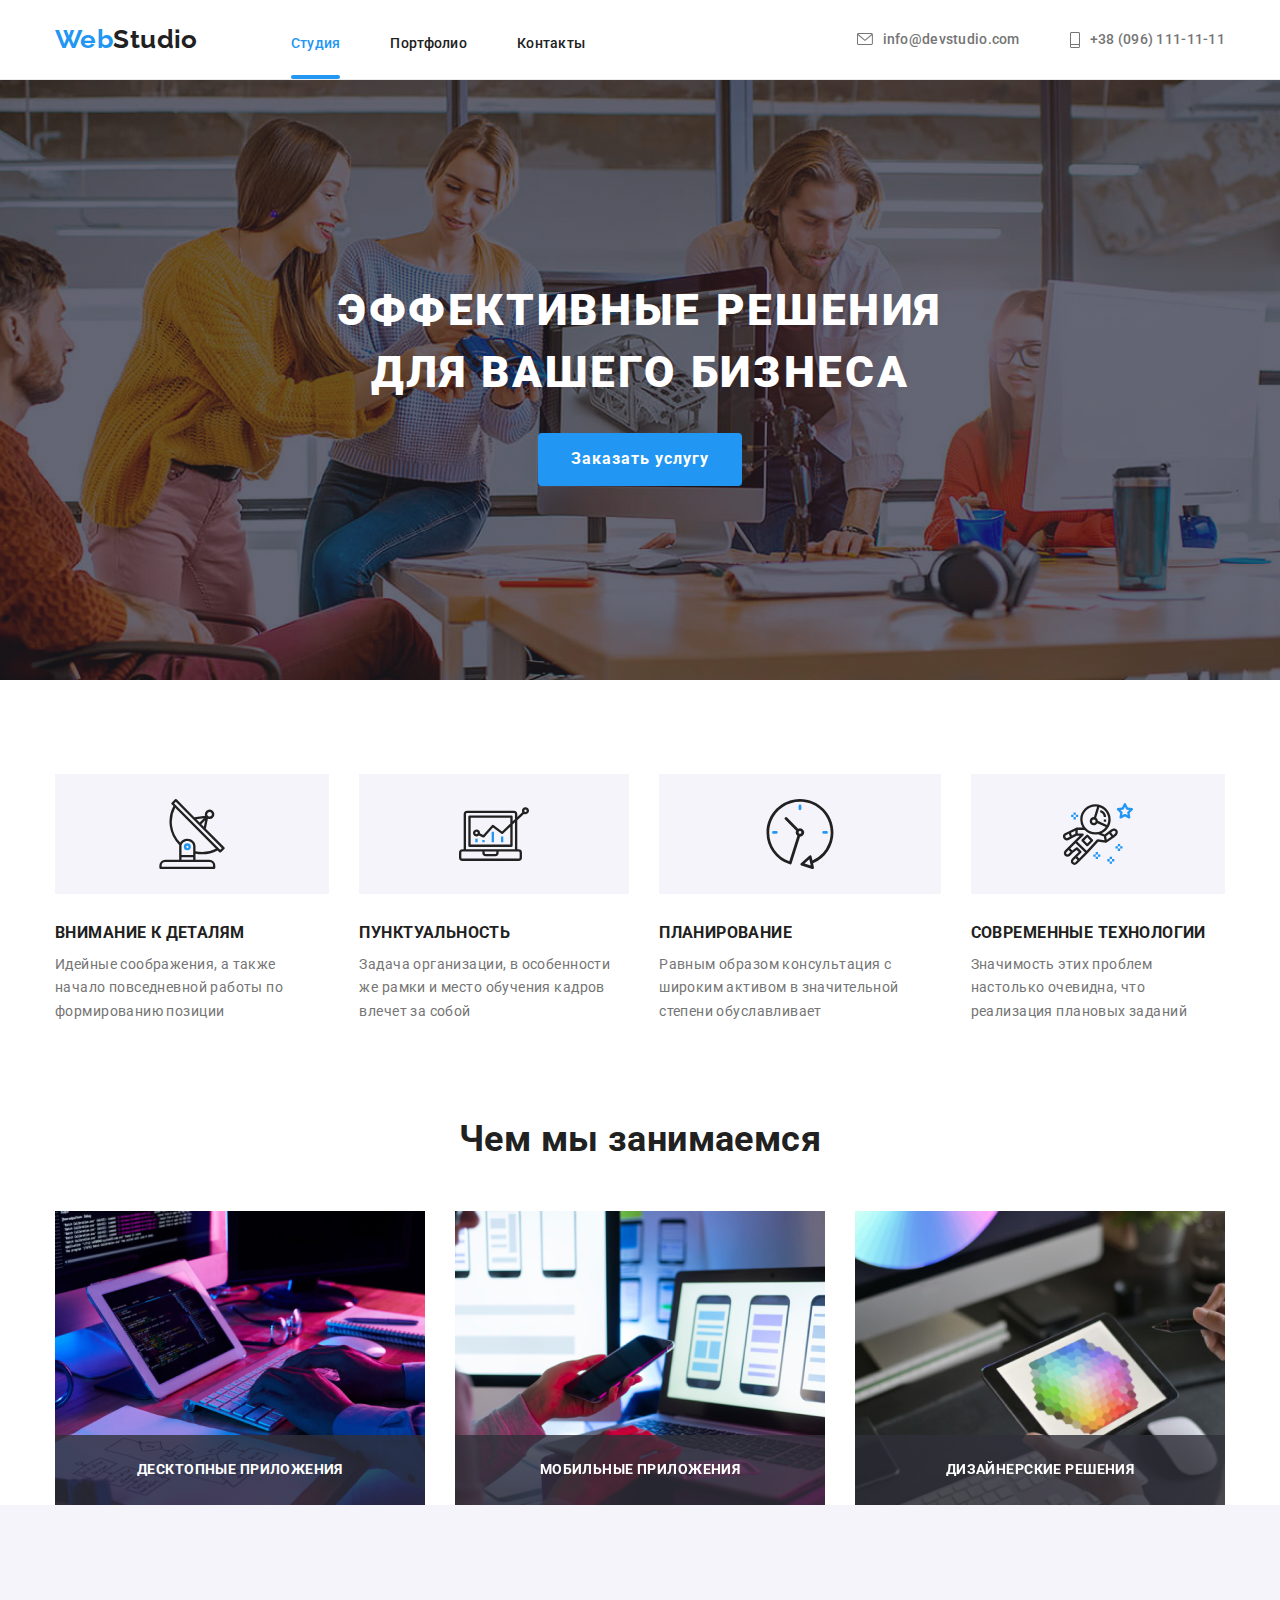
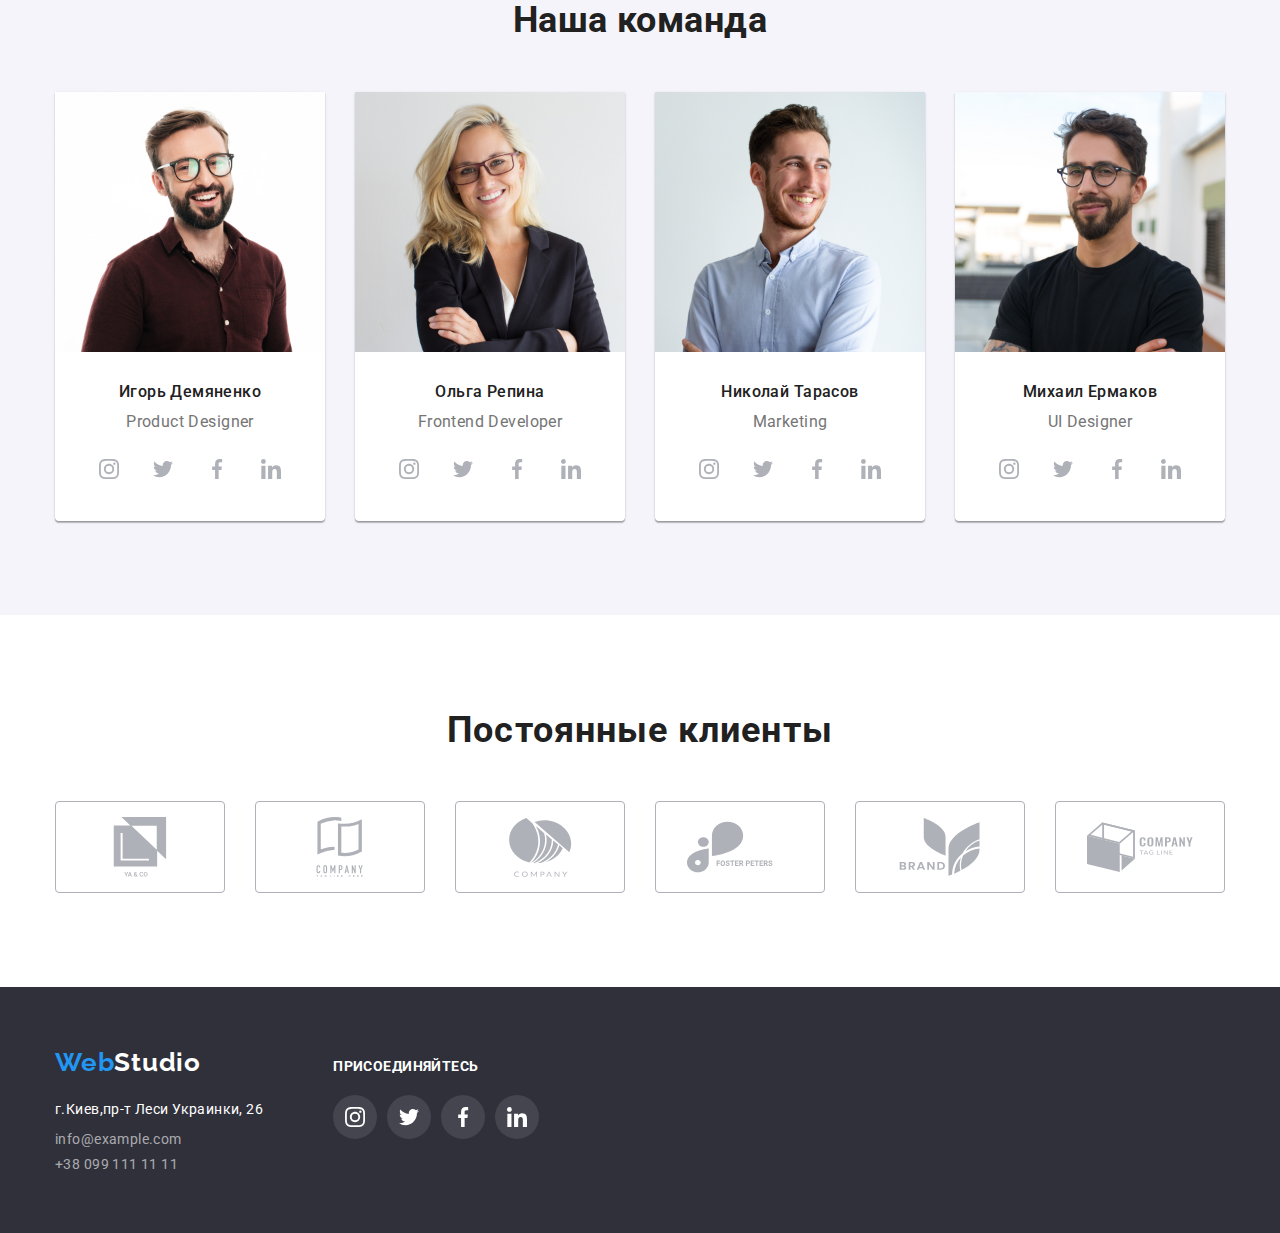
==== commit ce5ad632: "исправила модальное окно" ====
--- a/index.html
+++ b/index.html
@@ -53,8 +53,8 @@
     </div> 
       <div class="backdrop is-hidden" data-modal>
           <div class="modal">
-            <button data-modal-close>
-                <svg class="icon-close" width="18" height="18">
+            <button data-modal-close class="button-close">
+                <svg class="" width="18" height="18">
                 <use href="./img/svg/sprite.svg#icon-Vector-icon"></use>
                 </svg></button>
             </div>
--- a/css/style.css
+++ b/css/style.css
@@ -97,6 +97,7 @@
 letter-spacing: 0.02em;
 font-weight: 500;
 line-height: 1.14;
+transition: background-color 250ms cubic-bezier(0.4, 0, 0.2, 1);
 }
 .site-nav-link:hover,
 .site-nav-link:focus {
@@ -118,8 +119,10 @@
     left: 0;
     bottom: 0;
     position: absolute;
-    
-    
+    transition: opacity 250ms; 
+}
+.current:hover::after{
+    opacity: 1;
 }
 
 
@@ -142,6 +145,7 @@
 .icon-envelope, .icon-vector{
     margin-right: 10px;
     fill: currentColor;
+    transition: background-color 250ms cubic-bezier(0.4, 0, 0.2, 1);
 
 }
  .icon-envelope:hover,
@@ -162,7 +166,7 @@
     font-weight: 500;
     line-height: 1.14;
     letter-spacing: 0.02em;
-  
+    transition: background-color 250ms cubic-bezier(0.4, 0, 0.2, 1);
 }
 
 .contact-nav-title:hover,
@@ -217,41 +221,52 @@
         padding-right: 32px;
         padding-bottom: 10px;
         border-radius: 4px;
+        transition: background-color 250ms cubic-bezier(0.4, 0, 0.2, 1);
     }
     .hero-button-main:hover,
     .hero-button-main:focus{
     color:var(--primary-bg-color) ;
     background-color: #188ce8; 
     } 
-    .backdrop.is-hidden{
+    .backdrop{
         position: fixed;
         top: 0;
         left: 0;
         width: 100%;
         height: 100%;
+        background-color: rgba(0, 0, 0, 0.2); 
+        opacity: 1;
         pointer-events: none;
-        
+        transition: opacity 250ms cubic-bezier(0.4, 0, 0.2, 1);
+    }
+    .backdrop.is-hidden{
+        opacity: 0;
+        pointer-events: none;
+    }
+    .backdrop.is-hidden .modal{
+        transform: translate(-50%, -50%) scale(0.9);
     }
     .modal{
         position: absolute;
-        height: 581px;
-        width: 528px;
+        top: 50%;
+        left: 50%;
+        min-height: 581px;
+        min-width: 528px;
         opacity: 1;
-        position: absolute;
-        transform: translate(-50%, -50%), scale(1);
+        transform: translate(-50%, -50%) scale(1);
         background-color: var(--primary-bg-color);
-        transition: transform 250ms cubic-bezier(0.4 0, 0.2 1);
+        transition: transform 250ms cubic-bezier(0.4, 0, 0.2, 1);
         border-radius: 4px;
-        top: 50px;
-        left: 50px;
         box-shadow: 0px 1px 3px rgba(0, 0, 0, 0.12), 0px 1px 1px rgba(0, 0, 0, 0.14), 0px 2px 1px rgba(0, 0, 0, 0.2);
     }
-    .icon-close{
+    .button-close{
        position: absolute;
         width: 30px;
         height: 30px;
         top: 8px;
         right: 8px;
+        display: flex;
+        align-items: center;
         border-radius: 50%;
         background-color: var(--primary-bg-color);
         border: 1px solid rgba(0, 0, 0, 0.1);
@@ -405,6 +420,7 @@
     height: 44px;
    border-radius: 50%;
    text-align: center; 
+   transition: background-color 250ms cubic-bezier(0.4, 0, 0.2, 1);
 } 
 
 .connect-network-link{
@@ -416,10 +432,11 @@
    border-radius: 50%;
    padding: 10px;
    background-color: var(--primary-bg-color);
-   
+   transition: background-color 250ms cubic-bezier(0.4, 0, 0.2, 1);
 }
 .network-icon{
     fill:#AFB1B8;
+    transition: background-color 250ms cubic-bezier(0.4, 0, 0.2, 1);
 }
 .network-link:hover,
 .network-link:focus{
@@ -450,12 +467,13 @@
     border-radius: 4px;
     width: 170px;
     height: 92px;
-   
+    transition: background-color 250ms cubic-bezier(0.4, 0, 0.2, 1);
 }
 .clients-icon{
     fill: #AFB1B8;
     justify-content: center;
     align-content: center;
+    transition: background-color 250ms cubic-bezier(0.4, 0, 0.2, 1);
 }
 .clients-icon:hover{
     fill: var(--accent-color);
@@ -507,6 +525,7 @@
     color: rgba(255, 255, 255, 0.6);
     line-height: 1.2;
     display: block;
+    transition: background-color 250ms cubic-bezier(0.4, 0, 0.2, 1);
 }
 .information-addres-list:hover,
 .information-addres-list:focus{
@@ -537,7 +556,8 @@
 }
 .network-icon-foot{
 
-    fill:var(--primary-bg-color); 
+    fill:var(--primary-bg-color);
+    transition: background-color 250ms cubic-bezier(0.4, 0, 0.2, 1);
 }
 .network-icon-foot:hover,
 .network-icon-foot:focus{
@@ -549,7 +569,8 @@
     align-items: center;
     border-radius: 50%;
     background-color: rgba(255, 255, 255, 0.1);
-    fill: var(--primary-bg-color)
+    fill: var(--primary-bg-color);
+    transition: background-color 250ms cubic-bezier(0.4, 0, 0.2, 1);
 }
 .connect-network:not(:last-child){
     margin-right: 10px;
@@ -594,6 +615,7 @@
     padding-top: 6px;
     padding-bottom: 6px;
     border-radius: 4px;
+    transition: background-color 250ms cubic-bezier(0.4, 0, 0.2, 1);
 }
 
 .filter-button:hover,
@@ -613,6 +635,7 @@
     padding-bottom: 6px; 
     border-radius: 4px;
     cursor: pointer;
+    transition: background-color 250ms cubic-bezier(0.4, 0, 0.2, 1);
 }
 .filter-button-main:hover,
 .filter-button-main:focus{
@@ -638,8 +661,8 @@
 }
 .gallery-link{
    display: block;
-   position: relative;
-   overflow: hidden;
+   transition: background-color 250ms cubic-bezier(0.4, 0, 0.2, 1);
+
 }
 .gallery-link:hover,
 .gallery-link:focus{
@@ -652,8 +675,8 @@
 }
 .overlay{
     position: absolute;
-    width: 370px;
-    height: 294px;
+    width: 100%;
+    height: 100%;
     top: 0;
     left: 0;
     padding: 63px 24px;
@@ -669,6 +692,7 @@
     color: var(--primary-bg-color);
     background: rgba(33, 150, 243, 0.9);
 }
+
 .gallery-title{
     color: var(--title-text-color);
     font-weight: 700;
@@ -677,10 +701,17 @@
     letter-spacing: 0.06em;
     margin-bottom: 4px;
 }
-.card{
-    border-top-left-radius: 5px;
-    border-top-right-radius: 5px;
+.div-card{
     overflow: hidden;
+    position: relative;
+}
+.text{
+color: var(--primary-bg-color);
+font-style: normal;
+font-weight: normal;
+font-size: 18px;
+line-height: 2;
+opacity: 0.5;
 }
 .gallery-text{
     color: var(--primary-text-color);
